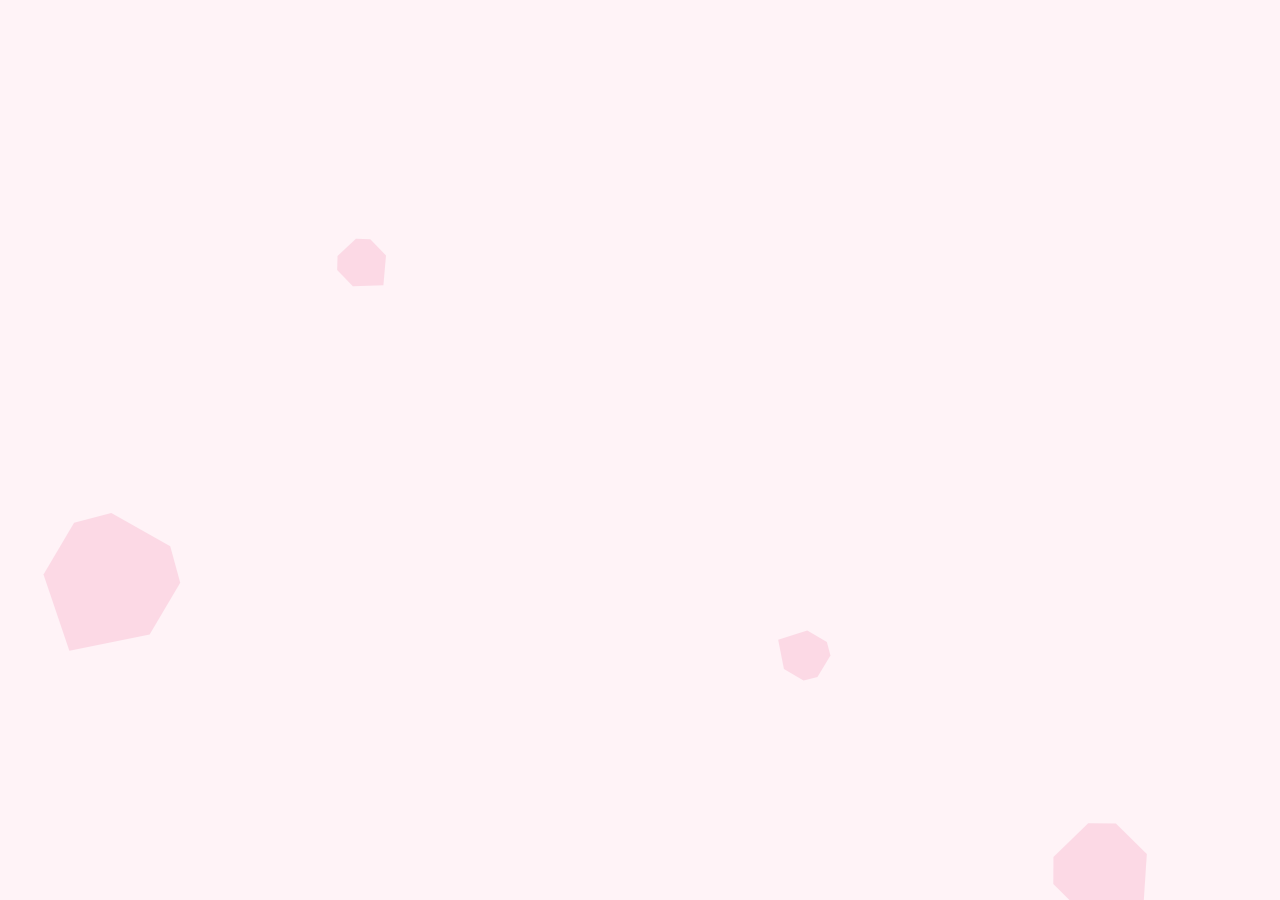
==== impressum.html @ 39ab68b9 "add impressum file replace lipsum on index" ====
<!DOCTYPE html>
<html lang="en">
<head>
    <meta charset="UTF-8">
    <!-- icons -->
    <link rel="apple-touch-icon" sizes="180x180" href="/apple-touch-icon.png">
    <link rel="icon" type="image/png" sizes="32x32" href="/favicon-32x32.png">
    <link rel="icon" type="image/png" sizes="16x16" href="/favicon-16x16.png">
    <link rel="manifest" href="/site.webmanifest">
    <link rel="mask-icon" href="/safari-pinned-tab.svg" color="#ea2e71">
    <meta name="msapplication-TileColor" content="#ea2e71">
    <meta name="theme-color" content="#fff3f7">
    <meta name="viewport" content="width=device-width, initial-scale=1.0">
    <!-- style -->
    <link rel="stylesheet" href="style.css">
    <!-- description -->
    <meta name="description" content="The perfect quiz app for your classroom!">
    <!-- title -->
    <title>Quizable</title>
</head>
<body>
    <section class="impressum">
        
    </section>
</body>
</html>
---- style.css ----
@font-face {
    font-family: 'Inika';
    src: url('/assets/fonts/Inika-Regular.woff2') format('woff2');
    font-weight: normal;
    font-style: normal;
}

@font-face {
    font-family: 'Sansation';
    src: url('/assets/fonts/Sansation-Regular.woff2') format('woff2');
    font-weight: normal;
    font-style: normal;
}

:root {
    /* colors */
    --main-color: #EB0559;
    --text-color: #450027;
    --background-color: #FFF3F7;
    --subheading-color: rgba(235, 5, 89, 0.5);
    --background-texture: url('/assets/background.svg');
    --footer-color: #800080;

    /* fonts */
    --main-font: 'Inika', sans-serif;
    --text-font: 'Sansation', sans-serif;
}

/* Desktop */
@media only screen and (min-width: 1024px){
    /* general */
    html,
    body {
        margin: 0;
        padding: 0;
        top: 0;
        left: 0;
        overflow-x: hidden;
    }

    html {
        scroll-behavior: smooth;
    }

    body {
        min-height: 100vh;
        font-family: var(--text-font);
        background-color: var(--background-color);
        background-image: var(--background-texture);
        background-position: top center;
        background-repeat: repeat-y;
        background-size: 100%;
        color: var(--text-color);
        display: flex;
        flex-direction: column;
        align-items: center;
    }

    /* nav */
    nav {
        height: 90px;
        width: 100vw;
        box-sizing: border-box;
        display: flex;
        padding: 10px 80px;
        justify-content: space-between;
        align-items: center;
        align-self: stretch;
        background-color: var(--background-color);
        position: fixed;
        z-index: 10;
    }

    nav > .logo {
        width: 70px;
        height: 70px;
        cursor: pointer;
    }

    nav > .cta-btn {
        display: flex;
        padding: 14px 30px;
        justify-content: center;
        align-items: center;
        gap: 10px;
        border-radius: 6px;
        background-color: var(--main-color);
        box-shadow: 0px 6px 0px 0px #A93861;
        transform: translateY(-3px);
        cursor: pointer;
        transition: all 0.2s;
    }

    nav > .cta-btn:hover {
        box-shadow: 0px 0px 0px 0px #A93861;
        transform: translateY(3px);
    }

    nav > .cta-btn > p {
        color: var(--background-color);
        font-family: var(--text-font);
        font-size: 24px;
        font-style: normal;
        font-weight: 700;
        line-height: normal;
        margin: 0;
        user-select: none;
    }

    /* hero */
    header {
        margin-top: 90px;
        display: flex;
        justify-content: center;
        align-items: center;
        gap: 10px;
        align-self: stretch;
        height: calc(100vh - 190px);
    }

    header > .hero-title {
        display: flex;
        padding: 100px 0 100px 17vw;
        flex-direction: column;
        justify-content: center;
        align-items: center;
        gap: 10px;
        flex: 1 0 0;
    }

    header > .hero-title > h1 {
        color: var(--main-color);
        font-family: var(--main-font);
        font-size: 100px;
        font-style: normal;
        font-weight: 700;
        line-height: normal;
        margin: 0;
    }

    header > .hero-title > h2 {
        color: var(--subheading-color);
        font-family: var(--main-font);
        font-size: 48px;
        font-style: normal;
        font-weight: 700;
        line-height: normal;
        margin: 0;
        width: max-content;
    }

    header > .hero-img {
        display: flex;
        box-sizing: border-box;
        width: 17vw;
        justify-content: center;
        align-items: center;
    }

    header > .hero-img > img {
        height: clamp(74vh, 74vh, 700px);
        width: auto;
        transform: translateY(40px) rotate(-24deg);
    }

    /* Find out more */
    .find-out-more {
        height: 100px;
        display: flex;
        flex-direction: column;
        justify-content: center;
        align-items: center;
        align-self: stretch;
    }

    .find-out-more > .clickable {
        display: flex;
        flex-direction: column;
        justify-content: center;
        align-items: center;
        gap: 6px;
        cursor: pointer;
    }

    .find-out-more > .clickable:hover > svg {
        transform: scale(1.5);
    }

    .find-out-more > .clickable > p {
        color: var(--text-color);
        text-align: center;
        font-family: var(--main-font);
        font-size: 24px;
        font-style: normal;
        font-weight: 700;
        line-height: normal;
        margin: 0;
        user-select: none;
    }

    .find-out-more > .clickable > svg {
        width: 27px;
        height: 16.65px;
        transition: all 0.2s;
    }

    /* about container */
    .about {
        display: flex;
        padding: 100px 0;
        justify-content: space-between;
        align-items: center;
        max-width: 1440px;
    }

    .about > .picture-component {
        display: flex;
        width: 700px;
        flex-direction: column;
        justify-content: center;
        align-items: flex-end;
    }

    .about > .picture-component > img {
        /* width: 850px; */
        height: auto;
    }

    .about > .about-text {
        display: flex;
        padding: 0px 80px;
        flex-direction: column;
        justify-content: center;
        align-items: center;
        gap: 20px;
        max-width: 600px;
    }

    .about > .about-text > h1 {
        color: var(--text-color);
        font-family: var(--main-font);
        font-size: 32px;
        font-style: normal;
        font-weight: 700;
        line-height: normal;
        margin: 0;
    }

    .about > .about-text > p {
        color: var(--text-color);
        text-align: justify;
        font-family: var(--text-font);
        font-size: 24px;
        font-style: normal;
        font-weight: 400;
        line-height: normal;
        margin: 0;
    }

    /* Engage Section */
    .engage {
        display: flex;
        max-width: 1440px;
        padding: 100px 0;
        justify-content: space-between;
        align-items: center;
        gap: 20px;
    }

    .engage > .engage-text {
        display: flex;
        padding: 0px 80px;
        flex-direction: column;
        justify-content: center;
        align-items: center;
        gap: 20px;
        max-width: 600px;
    }

    .engage > .engage-text > h1 {
        color: var(--text-color);
        font-family: var(--main-font);
        font-size: 32px;
        font-style: normal;
        font-weight: 700;
        line-height: normal;
        margin: 0;
    }

    .engage > .engage-text > p {
        color: var(--text-color);
        text-align: justify;
        font-family: var(--text-font);
        font-size: 24px;
        font-style: normal;
        font-weight: 400;
        line-height: normal;
        margin: 0;
    }

    .engage > .user-list {
        display: flex;
        width: 740px;
        flex-direction: column;
        justify-content: center;
        align-items: flex-end;
        gap: 40px;
    }

    .engage > .user-list > .card {
        display: flex;
        min-width: 420px;
        align-self: stretch;
        margin-right: 80px;
        border-radius: 12px;
        background-color: var(--text-color);
        padding: 14px 68px 14px 28px;
    }

    .engage > .user-list > .card > .card-content {
        display: flex;
        justify-content: center;
        align-items: center;
        gap: 20px;
    }

    .engage > .user-list > .card > .card-content > img {
        width: 68px;
        height: 58px;
    }

    .engage > .user-list > .card > .card-content > p {
        color: #FFF3F7;
        font-family: var(--text-font);
        font-size: 32px;
        font-style: normal;
        font-weight: 400;
        line-height: normal;
        margin: 0;
    }

    /* Big CTA */
    .cta-big {
        display: flex;
        padding: 200px 80px;
        justify-content: space-between;
        align-items: center;
        max-width: 1440px;
    }

    .cta-big > .cta-btn-big {
        display: flex;
        padding: 38px 90px;
        justify-content: center;
        align-items: center;
        gap: 10px;
        border-radius: 16px;
        background-color: var(--main-color);
        box-shadow: 0px 18px 0px 0px #A93861;
        transform: translateY(-9px);
        transition: all 0.2s;
        cursor: pointer;
    }

    .cta-big > .cta-btn-big:hover {
        box-shadow: 0px 0px 0px 0px #A93861;
        transform: translateY(9px);
    }

    .cta-big > .cta-btn-big > p {
        color: var(--background-color);
        font-family: var(--main-font);
        font-size: 64px;
        font-style: normal;
        font-weight: 700;
        line-height: normal;
        margin: 0;
        user-select: none;
    }

    /* Team */
    .team {
        display: flex;
        padding: 100px 80px;
        flex-direction: column;
        align-items: center;
        gap: 40px;
        align-self: stretch;
    }

    .team > h1 {
        color: var(--text-color);
        font-family: var(--main-font);
        font-size: 32px;
        font-style: normal;
        font-weight: 700;
        line-height: normal;
        margin: 0;
    }

    .team > .users-list {
        display: flex;
        width: 800px;
        flex-direction: column;
        align-items: center;
        gap: 40px;
    }

    .team > .users-list > .user-row {
        display: flex;
        justify-content: space-between;
        align-items: center;
        align-self: stretch;
    }

    .team > .users-list > .user-row > .name-role {
        display: flex;
        align-items: center;
        gap: 40px;
    }

    .team > .users-list > .user-row > .name-role > p {
        font-family: var(--text-font);
        color: var(--text-color);
        font-size: 24px;
        font-style: normal;
        font-weight: 400;
        line-height: normal;
        margin: 0;
    }

    .team > .users-list > .user-row > .name-role > p:last-child {
        color: rgba(69, 0, 39, 0.50);
    }

    .team > .users-list > .user-row > .name-role > img {
        width: 48px;
        height: 48px;
    }

    /* Footer */
    footer {
        display: flex;
        padding: 100px 80px 50px 80px;
        flex-direction: column;
        justify-content: center;
        align-items: center;
        gap: 50px;
        align-self: stretch;
        background-color: var(--footer-color);
    }

    footer > .footer-main {
        display: flex;
        flex-direction: column;
        justify-content: center;
        align-items: center;
        gap: 20px;
    }

    footer > .footer-main > h1 {
        color: var(--background-color);
        font-family: var(--main-font);
        font-size: 48px;
        font-style: normal;
        font-weight: 700;
        line-height: normal;
        margin: 0;
    }

    footer > .footer-main > a {
        color: var(--background-color);
        text-align: justify;
        font-family: var(--text-font);
        font-size: 24px;
        font-style: normal;
        font-weight: 400;
        line-height: normal;
    }

    footer > p {
        color: var(--background-color);
        text-align: justify;
        font-family: var(--text-font);
        font-size: 24px;
        font-style: normal;
        font-weight: 700;
        line-height: normal;
        margin: 0;
    }
}

/* Mobile */
@media only screen and (max-width: 1023px) {
     /* general */
    html,
    body {
        margin: 0;
        padding: 0;
        top: 0;
        left: 0;
        overflow-x: hidden;
    }

    html {
        scroll-behavior: smooth;
    }

    body {
        min-height: 100vh;
        font-family: var(--text-font);
        background-color: var(--background-color);
        background-image: var(--background-texture);
        background-position: top center;
        background-repeat: repeat-y;
        background-size: 100%;
        color: var(--text-color);
        display: flex;
        flex-direction: column;
        align-items: center;
    }

    /* nav */
    nav {
        display: flex;
        padding: 10px 20px;
        justify-content: space-between;
        align-items: center;
        position: fixed;
        box-sizing: border-box;
        z-index: 10;
        background-color: var(--background-color);
        width: 100vw;
    }

    nav > .logo,
    nav > .logo > svg {
        width: 50px;
        height: 50px;
    }

    nav > .cta-btn {
        display: flex;
        padding: 10px 20px;
        justify-content: center;
        align-items: center;
        gap: 10px;
        border-radius: 6px;
        background-color: var(--main-color);
        box-shadow: 0px 4px 0px 0px #A93861;
        transform: translateY(-2px);
    }

    nav > .cta-btn:active {
        box-shadow: 0px 0px 0px 0px #A93861;
        transform: translateY(2px);
    }

    nav > .cta-btn > p {
        color: var(--background-color);
        font-family: var(--text-font);
        font-size: 16px;
        font-style: normal;
        font-weight: 700;
        line-height: normal;
        margin: 0;
        user-select: none;
    }

    /* hero */
    header {
        margin-top: 70px;
        display: flex;
        justify-content: center;
        align-items: center;
        gap: 10px;
        align-self: stretch;
        height: calc(100svh - 190px);
    }

    header > .hero-title {
        display: flex;
        padding: 0 50px;
        flex-direction: column;
        justify-content: center;
        align-items: center;
        gap: 10px;
        flex: 1 0 0;
    }

    header > .hero-title > h1 {
        color: var(--main-color);
        font-family: var(--main-font);
        font-size: 3.4rem;
        font-style: normal;
        font-weight: 700;
        line-height: normal;
        align-self: stretch;
        margin: 0;
    }

    header > .hero-title > h2 {
        color: var(--subheading-color);
        font-family: var(--main-font);
        font-size: 1.4rem;
        font-style: normal;
        font-weight: 700;
        line-height: normal;
        margin: 0;
        align-self: stretch;
        max-width: 60vw;
    }

    header > .hero-img {
        display: flex;
        width: 0px;
        /* padding-right: 30px; */
        justify-content: center;
        align-items: center;
    }

    header > .hero-img > img {
        height: clamp(45vh, 45vh, 269px);
        width: auto;
        transform: rotate(-24deg);
    }

    /* Find Out More */
    .find-out-more {
        display: flex;
        padding: 20px 0px;
        flex-direction: column;
        justify-content: center;
        align-items: center;
        align-self: stretch;
    }

    .find-out-more > .clickable {
        display: flex;
        flex-direction: column;
        justify-content: center;
        align-items: center;
        gap: 6px;
    }

    .find-out-more > .clickable > p {
        color: var(--footer-color);
        text-align: center;
        font-family: var(--main-font);
        font-size: 24px;
        font-style: normal;
        font-weight: 700;
        line-height: normal;
        margin: 0;
    }

    /* about container */
    .about {
        display: flex;
        padding-top: 50px;
        flex-direction: column;
        align-items: flex-start;
        gap: 50px;
        align-self: stretch;
    }

    .about > .picture-component {
        display: flex;
        flex-direction: column;
        justify-content: center;
        align-items: center;
        align-self: stretch;
    }

    .about > .picture-component > img {
        width: 80vw;
        height: auto;
    }

    .about > .about-text {
        display: flex;
        padding: 0 20px;
        flex-direction: column;
        justify-content: center;
        align-items: center;
        gap: 20px;
        align-self: stretch;
    }

    .about > .about-text > h1 {
        color: var(--text-color);
        font-family: var(--main-font);
        font-size: 32px;
        font-style: normal;
        font-weight: 700;
        line-height: normal;
        margin: 0;
    }

    .about > .about-text > p {
        align-self: stretch;
        color: var(--text-color);
        text-align: justify;
        font-family: var(--text-font);
        font-size: 1.4rem;
        font-style: normal;
        font-weight: 400;
        line-height: normal;
        margin: 0;
    }

    /* Engage Section */
    .engage {
        display: flex;
        padding: 100px 20px;
        flex-direction: column-reverse;
        align-items: center;
        gap: 40px;
        align-self: stretch;
    }

    .engage > .engage-text {
        display: flex;
        flex-direction: column;
        justify-content: center;
        align-items: center;
        gap: 20px;
        align-self: stretch;
    }

    .engage > .engage-text > h1 {
        align-self: stretch;
        color: var(--text-color);
        text-align: center;
        font-family: var(--main-font);
        font-size: 32px;
        font-style: normal;
        font-weight: 700;
        line-height: normal;
        margin: 0;
    }

    .engage > .engage-text > p {
        color: var(--text-color);
        text-align: justify;
        font-family: var(--text-font);
        font-size: 1.4rem;
        font-style: normal;
        font-weight: 400;
        line-height: normal;
        align-self: stretch;
        margin: 0;
    }

    .engage > .user-list {
        display: flex;
        width: calc(100vw - 40px);
        flex-direction: column;
        justify-content: center;
        align-items: flex-end;
        gap: 20px;
    }

    .engage > .user-list > .card {
        display: flex;
        align-self: stretch;
        border-radius: 6px;
        background-color: var(--text-color);
        padding: 7px 34px 7px 14px;
    }

    .engage > .user-list > .card > .card-content {
        display: flex;
        justify-content: center;
        align-items: center;
        gap: 10px;
    }

    .engage > .user-list > .card > .card-content > img {
        width: 34px;
        height: 29px;
    }

    .engage > .user-list > .card > .card-content > p {
        color: #FFF3F7;
        font-family: var(--text-font);
        font-size: 16px;
        font-style: normal;
        font-weight: 400;
        line-height: normal;
        margin: 0;
    }

    /* Big CTA */
    .cta-big {
        display: flex;
        padding: 100px 0;
        justify-content: space-between;
        align-items: center;
    }

    .cta-big > .cta-btn-big {
        display: flex;
        padding: 19px 45px;
        justify-content: center;
        align-items: center;
        gap: 5px;
        border-radius: 8px;
        background-color: var(--main-color);
        box-shadow: 0px 9px 0px 0px rgba(69, 0, 39, 0.50);
        transform: translateY(-4.5px);
    }

    .cta-big > .cta-btn-big:active {
        box-shadow: 0px 0px 0px 0px #A93861;
        transform: translateY(4.5px);
    }

    .cta-big > .cta-btn-big > p {
        color: var(--background-color);
        font-family: var(--main-font);
        font-size: 32px;
        font-style: normal;
        font-weight: 700;
        line-height: normal;
        margin: 0;
        user-select: none;
    }

    /* Team */
    .team {
        display: flex;
        padding: 100px 0;
        flex-direction: column;
        align-items: center;
        gap: 40px;
        align-self: stretch;
    }

    .team > h1 {
        color: var(--text-color);
        font-family: var(--main-font);
        font-size: 32px;
        font-style: normal;
        font-weight: 700;
        line-height: normal;
        margin: 0;
    }

    .team > .users-list {
        display: flex;
        flex-direction: column;
        align-items: center;
        gap: 40px;
        align-self: stretch;
    }

    .team > .users-list > .user-row {
        display: flex;
        justify-content: space-between;
        align-items: center;
        align-self: stretch;
        padding: 0 20px;
    }

    .team > .users-list > .user-row > .name-role {
        display: flex;
        align-items: center;
        gap: 40px;
    }

    .team > .users-list > .user-row > .name-role > p {
        font-family: var(--text-font);
        color: var(--text-color);
        font-size: 24px;
        font-style: normal;
        font-weight: 400;
        line-height: normal;
        margin: 0;
    }

    .team > .users-list > .user-row > .name-role > p:last-child {
        display: none;
    }

    .team > .users-list > .user-row > .name-role > img {
        width: 48px;
        height: 48px;
    }

    /* Footer */
    footer {
        display: flex;
        padding: 100px 80px 50px 80px;
        flex-direction: column;
        justify-content: center;
        align-items: center;
        gap: 50px;
        align-self: stretch;
        background-color: var(--footer-color);
    }

    footer > .footer-main {
        display: flex;
        flex-direction: column;
        justify-content: center;
        align-items: center;
        gap: 20px;
    }

    footer > .footer-main > h1 {
        color: var(--background-color);
        font-family: var(--main-font);
        font-size: 36px;
        font-style: normal;
        font-weight: 700;
        line-height: normal;
        margin: 0;
    }

    footer > .footer-main > a {
        color: var(--background-color);
        text-align: justify;
        font-family: var(--text-font);
        font-size: 18px;
        font-style: normal;
        font-weight: 400;
        line-height: normal;
    }

    footer > p {
        color: var(--background-color);
        text-align: justify;
        font-family: var(--text-font);
        font-size: 14px;
        font-style: normal;
        font-weight: 700;
        line-height: normal;
        margin: 0;
    }
}
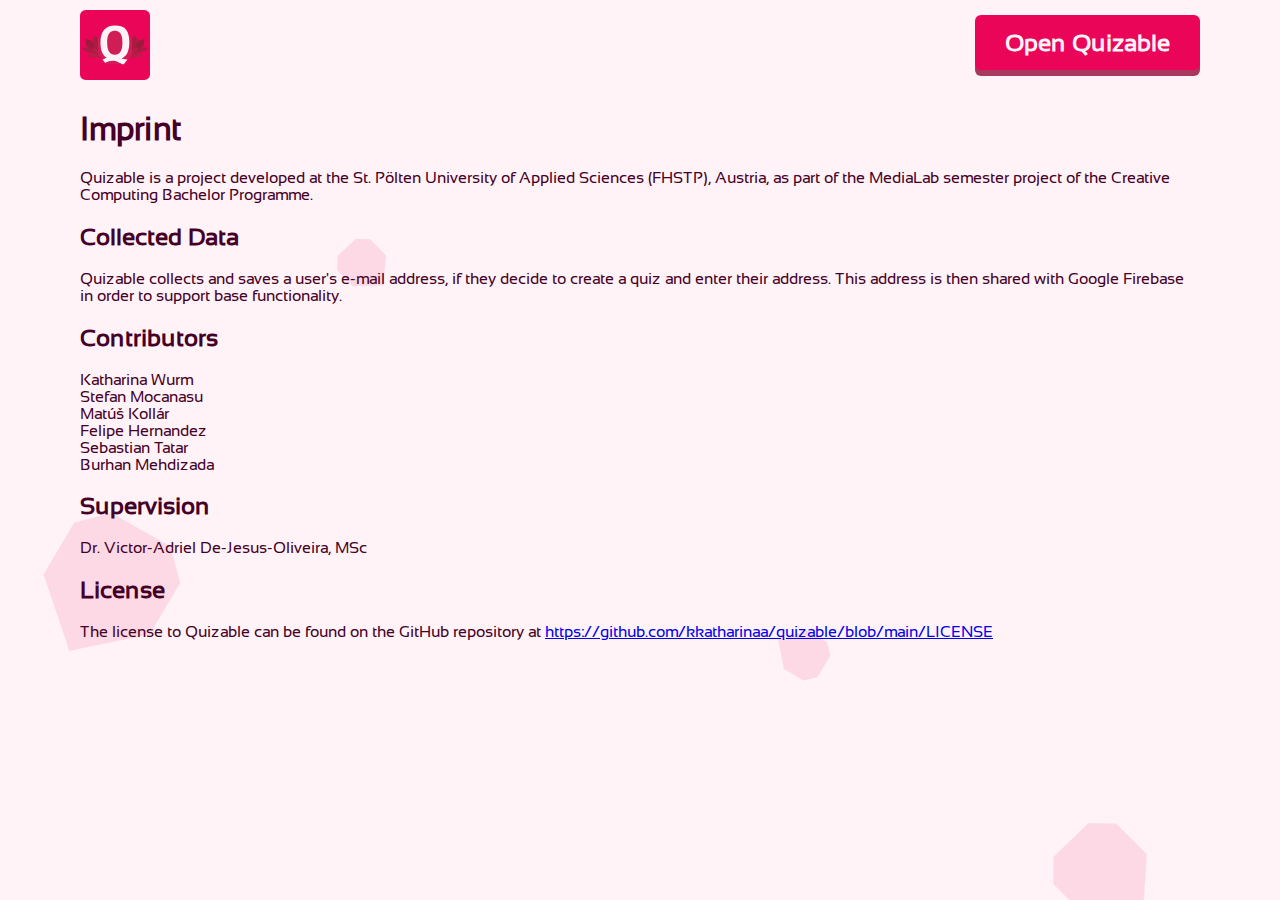
==== commit d2c0a0e5: "add impressum" ====
--- a/impressum.html
+++ b/impressum.html
@@ -19,8 +19,52 @@
     <title>Quizable</title>
 </head>
 <body>
+    <nav>
+        <div class="logo" onclick="window.location.href=`/#`">
+            <svg width="70" height="70" viewBox="0 0 70 70" fill="none" xmlns="http://www.w3.org/2000/svg">
+                <rect width="70" height="70" rx="5.6" fill="#EB0559"/>
+                <path d="M18.352 27.9636C18.7562 27.4693 19.1412 26.9587 19.5508 26.4689C19.9687 25.9701 20.3683 25.4567 20.777 24.9506C21.3122 24.2879 21.8447 23.6225 22.3763 22.9571C22.9079 22.2917 23.4377 21.6245 23.9702 20.96C24.6575 20.1016 25.3475 19.2441 26.0356 18.3857C26.1403 18.2555 26.2441 18.1245 26.3469 17.9925C26.3961 17.9297 26.4516 17.8887 26.5363 17.8951C26.5936 17.8987 26.6519 17.8933 26.7101 17.8933C32.2756 17.8933 37.841 17.8933 43.4073 17.8896C43.562 17.8896 43.6576 17.937 43.7532 18.0571C45.9087 20.7579 48.0697 23.4541 50.2271 26.1531C50.6886 26.7302 51.1401 27.3146 51.597 27.8953C51.6844 28.0064 51.7772 28.1138 51.8674 28.223C52.1122 28.4451 52.2233 28.6991 52.2224 29.0514C52.2096 33.1185 52.2151 37.1847 52.2151 41.2518C52.2151 42.0046 52.2151 42.7574 52.2133 43.5102C52.2133 43.5784 52.2224 43.6458 52.1723 43.7086C51.6981 44.2966 51.2256 44.8865 50.7532 45.4754C50.2625 46.0871 49.7737 46.6998 49.2822 47.3115C49.2567 47.3433 49.233 47.3606 49.2822 47.3861C49.152 47.377 49.1092 47.4962 49.0528 47.5682C48.6414 48.0934 48.2208 48.6122 47.7993 49.1302C47.4061 49.6126 47.0311 50.1096 46.6433 50.5966C46.3893 50.9161 46.1226 51.2256 45.8678 51.5442C45.5191 51.9821 45.1787 52.4272 44.8291 52.865L43.7969 54.1476C43.5766 54.3916 43.4464 54.3916 43.2088 54.3916C37.6835 54.3879 32.1572 54.3879 26.6319 54.3916C26.4835 54.3916 26.3952 54.347 26.3014 54.2304C24.7986 52.3453 23.2884 50.4656 21.781 48.584C21.4852 48.2154 21.193 47.8431 20.8999 47.4726C20.8707 47.4362 20.8443 47.3979 20.7952 47.3861C20.7952 47.3297 20.7588 47.2923 20.726 47.2514C20.2326 46.6351 19.7411 46.018 19.2477 45.4008C18.8199 44.8656 18.3957 44.3258 17.9579 43.7987C17.8677 43.6904 17.8341 43.5912 17.835 43.4574C17.8386 42.7228 17.8359 41.9873 17.835 41.2527C17.835 41.1598 17.8368 41.0679 17.8368 40.9751C17.8368 36.9425 17.8368 32.9091 17.835 28.8766C17.835 28.721 17.845 28.5871 17.9743 28.4715L18.3493 27.9645L18.352 27.9636Z" fill="#D01D56"/>
+                <path d="M9.25016 38.2624C8.80867 37.6817 8.28982 37.1692 7.80555 36.6258C7.27031 36.025 6.7287 35.4306 6.18709 34.8362C6.09788 34.7388 6.11245 34.6186 6.09697 34.5103C5.96498 33.5554 5.84118 32.5996 5.71557 31.6439C5.60906 30.831 5.50347 30.0181 5.39879 29.2052C5.37512 29.0195 5.39151 29.0068 5.57903 29.0505C7.31765 29.4556 9.05354 29.867 10.7949 30.2575C11.0498 30.3149 11.189 30.4796 11.342 30.6453C11.8972 31.2506 12.4452 31.8623 12.9987 32.4695C13.1243 32.6078 13.2235 32.7726 13.3873 32.8736C13.4101 32.9628 13.4365 33.052 13.4556 33.1422C13.7232 34.381 13.9909 35.619 14.2548 36.8588C14.3522 37.3149 14.4424 37.7718 14.5352 38.2288C14.2075 38.1441 13.8707 38.084 13.5539 37.9684C13.2872 37.871 12.9959 37.8892 12.7401 37.7572C12.6737 37.7227 12.6346 37.7782 12.6254 37.8446C12.6173 37.9093 12.6391 37.9693 12.6564 38.0303C12.7938 38.5119 12.9368 38.9916 13.0424 39.4804C12.843 39.4704 12.6619 39.3885 12.4762 39.3302C11.5186 39.0289 10.5646 38.7194 9.61062 38.4081C9.48774 38.368 9.34756 38.3635 9.24925 38.2615L9.25016 38.2624Z" fill="#9B1B3C"/>
+                <path d="M56.6663 32.8745C56.8848 32.7089 57.0405 32.4831 57.2262 32.2865C57.5593 31.9342 57.8797 31.5701 58.2047 31.2097C58.4405 30.9484 58.6771 30.6872 58.9074 30.4204C58.9766 30.3394 59.0604 30.3039 59.1578 30.2821C60.3384 30.0108 61.519 29.7396 62.6987 29.4656C63.2886 29.329 63.8775 29.187 64.4674 29.0487C64.684 28.9977 64.6713 28.9959 64.6394 29.2061C64.5939 29.5065 64.5684 29.8097 64.5293 30.111C64.4646 30.608 64.3973 31.1041 64.3327 31.6002C64.2926 31.9015 64.2435 32.2009 64.2107 32.5032C64.1715 32.8636 64.126 33.2232 64.0796 33.5827C64.0323 33.9468 63.9786 34.31 63.9349 34.6742C63.9258 34.7488 63.8975 34.8034 63.8493 34.8553C63.4542 35.2822 63.0583 35.7082 62.6678 36.1388C62.2927 36.552 61.9277 36.9735 61.5527 37.3877C61.2905 37.6781 61.0147 37.9557 60.7671 38.2606C60.7617 38.3344 60.7007 38.3262 60.6533 38.3416C59.6593 38.6612 58.6662 38.9861 57.6695 39.2983C57.4528 39.3657 57.2262 39.4886 56.994 39.5022C57.0295 39.3575 57.0778 39.1891 57.1169 39.0444C57.2252 38.6448 57.3354 38.2452 57.4464 37.8455C57.4783 37.7299 57.4501 37.6881 57.3299 37.7354C57.2389 37.7709 57.1488 37.8191 57.0541 37.8355C56.5307 37.9257 56.031 38.1041 55.5167 38.2279C55.574 37.7873 55.6942 37.3595 55.7852 36.9253C55.9809 35.9895 56.1848 35.0546 56.3878 34.1198C56.4779 33.7038 56.5735 33.2887 56.6663 32.8727V32.8745Z" fill="#9B1B3C"/>
+                <path d="M13.0433 39.4813C12.9368 38.9916 12.7948 38.5119 12.6573 38.0312C12.64 37.9703 12.6182 37.9102 12.6264 37.8456C12.6355 37.7782 12.6737 37.7236 12.7411 37.7582C12.9969 37.8911 13.2881 37.8729 13.5549 37.9694C13.8716 38.085 14.2084 38.145 14.5361 38.2297C14.7901 38.2725 14.9822 38.4054 15.1633 38.5902C15.9962 39.4385 16.8418 40.2751 17.6829 41.1153C17.7312 41.1635 17.7858 41.2072 17.8368 41.2527C17.8368 41.9873 17.8404 42.7228 17.8368 43.4574C17.8368 43.5912 17.8695 43.6904 17.9597 43.7987C18.3975 44.3267 18.8217 44.8656 19.2495 45.4008C19.742 46.0171 20.2344 46.6352 20.7278 47.2514C20.7606 47.2924 20.797 47.3297 20.797 47.3861C20.7396 47.3907 20.6823 47.3989 20.6249 47.3989C17.2515 47.3989 13.8771 47.3989 10.5036 47.3989C10.4463 47.3989 10.3889 47.3925 10.3307 47.3889C10.3188 47.3825 10.3079 47.3761 10.2961 47.3697C9.31571 46.8354 8.33626 46.302 7.3559 45.7677C7.16292 45.663 6.97085 45.5574 6.78242 45.4536C6.77696 45.409 6.80518 45.399 6.82976 45.3853C7.95668 44.77 9.0845 44.1556 10.2096 43.5366C10.2952 43.4892 10.3789 43.4729 10.4736 43.4729C11.464 43.4729 12.4543 43.4729 13.4447 43.471C14.4588 43.4729 15.4719 43.4747 16.4859 43.4765C16.5032 43.4765 16.5205 43.4765 16.5378 43.4765C16.6225 43.4701 16.6216 43.431 16.5733 43.3782C16.5424 43.3436 16.5087 43.3117 16.4759 43.279C15.5301 42.3332 14.588 41.382 13.634 40.4444C13.3664 40.1813 13.1125 39.9237 13.0642 39.5296C13.0624 39.5132 13.0506 39.4977 13.0433 39.4822V39.4813Z" fill="#B81E48"/>
+                <path d="M57.1169 39.0453C57.2252 38.6457 57.3354 38.2461 57.4464 37.8464C57.4783 37.7308 57.4501 37.689 57.3299 37.7363L55.5167 38.2288C55.2026 38.2679 55.0014 38.4773 54.793 38.6884C53.9892 39.5013 53.1782 40.3069 52.3689 41.1152C52.3207 41.1635 52.2661 41.2072 52.2151 41.2527C52.2151 42.0055 52.2151 42.7583 52.2133 43.5111C52.2133 43.5793 52.2224 43.6467 52.1723 43.7095C51.6981 44.2975 51.2256 44.8874 50.7532 45.4764C50.2626 46.0881 49.7738 46.7007 49.2822 47.3124C49.2567 47.3442 49.233 47.3615 49.2822 47.387C49.3223 47.3916 49.3623 47.3989 49.4024 47.3989C52.7622 47.3989 56.1211 47.3989 59.4809 47.3989C59.6393 47.3989 59.784 47.3652 59.9269 47.2851C60.6397 46.8882 61.357 46.5004 62.0724 46.1081C62.4757 45.8878 62.878 45.6657 63.2977 45.4354C63.2249 45.3917 63.1711 45.358 63.1165 45.3271C62.0306 44.7327 60.9446 44.1392 59.8596 43.5438C59.764 43.492 59.6693 43.4719 59.5619 43.4719C58.5661 43.4738 57.5693 43.4719 56.5735 43.471C55.5731 43.4728 54.5727 43.4747 53.5714 43.4756C53.5286 43.4756 53.4658 43.4974 53.4503 43.4401C53.4367 43.3918 53.4922 43.3627 53.5241 43.3308C53.8181 43.0359 54.113 42.7419 54.407 42.447C55.1516 41.7024 55.8917 40.9541 56.6436 40.2177C56.8038 40.0602 56.9039 39.8891 56.9449 39.6734L57.1151 39.0444L57.1169 39.0453Z" fill="#B81E48"/>
+                <path d="M17.8377 41.2518C17.7858 41.2063 17.7321 41.1626 17.6839 41.1143C16.8428 40.2742 15.9971 39.4376 15.1642 38.5892C14.9831 38.4045 14.791 38.2716 14.537 38.2288C14.4442 37.7718 14.3541 37.3149 14.2567 36.8588C13.9918 35.6199 13.7242 34.381 13.4575 33.1422C13.4384 33.0521 13.412 32.9638 13.3892 32.8736C13.2699 32.3029 13.1516 31.7322 13.0296 31.1614C12.924 30.6644 12.8166 30.1674 12.7047 29.6713C12.6783 29.5548 12.7065 29.4556 12.7566 29.3545C13.158 28.5353 13.5594 27.7169 13.9581 26.8968C14.1802 26.4407 14.3987 25.9829 14.6153 25.5241C14.6645 25.4203 14.6982 25.3848 14.812 25.4777C15.1433 25.748 15.4628 26.0329 15.8005 26.2933C16.3412 26.7093 16.8528 27.1599 17.3826 27.5895C17.6329 27.7925 17.9178 28.0164 18.1454 28.2467C18.0671 28.3532 18.0407 28.3869 17.9779 28.4688C17.8723 28.6063 17.8386 28.7182 17.8386 28.8739C17.8413 32.9064 17.8404 36.9398 17.8404 40.9723C17.8404 41.0652 17.8395 41.1571 17.8386 41.25L17.8377 41.2518Z" fill="#A81D41"/>
+                <path d="M55.2518 25.4513C55.3719 25.3557 55.3828 25.4495 55.4174 25.5195C55.6359 25.9647 55.8525 26.4107 56.0719 26.8549C56.3851 27.4912 56.7018 28.1266 57.0131 28.7638C57.1242 28.9913 57.2243 29.2253 57.3336 29.4537C57.3609 29.5102 57.3654 29.5548 57.3509 29.6185L56.6663 32.8745C56.5735 33.2905 56.4788 33.7056 56.3878 34.1216C56.1848 35.0565 55.9809 35.9904 55.7852 36.9271C55.6942 37.3613 55.574 37.7891 55.5167 38.2297C55.2026 38.2688 55.0014 38.4782 54.793 38.6894C53.9892 39.5022 53.1782 40.3078 52.3689 41.1162C52.3207 41.1644 52.2661 41.2081 52.2151 41.2536C52.2151 37.1865 52.2087 33.1203 52.2224 29.0532C52.2233 28.7009 52.1122 28.447 51.8674 28.2249C51.9793 28.1948 52.0485 28.1038 52.1323 28.0355L55.2527 25.4522L55.2518 25.4513Z" fill="#A81D41"/>
+                <path d="M13.0433 39.4813C13.0506 39.4968 13.0624 39.5123 13.0643 39.5286C13.1125 39.9228 13.3665 40.1804 13.6341 40.4435C14.5881 41.382 15.5293 42.3323 16.476 43.2781C16.5087 43.3108 16.5424 43.3427 16.5734 43.3773C16.6216 43.4301 16.6234 43.4692 16.5379 43.4756C16.5206 43.4765 16.5033 43.4756 16.486 43.4756C15.4719 43.4738 14.4588 43.4719 13.4448 43.4701C13.239 43.3208 12.9787 43.3299 12.7548 43.2325C12.3142 43.0405 11.8363 42.9622 11.3921 42.7738C11.1937 42.69 10.9588 42.6627 10.7504 42.5863C10.3953 42.457 10.0249 42.3769 9.67441 42.2403C9.38039 42.1257 9.0709 42.0656 8.77779 41.9536C8.44645 41.8271 8.09782 41.7515 7.76739 41.6286C7.45608 41.513 7.13202 41.4411 6.82162 41.3246C6.48937 41.1999 6.14164 41.1244 5.8103 41.0006C5.52539 40.8941 5.2341 40.8167 4.94463 40.7284C4.86999 40.7056 4.81628 40.6547 4.76167 40.6019C4.13995 40.0056 3.51824 39.4094 2.8947 38.815C2.60159 38.5355 2.30484 38.2606 2.009 37.9848C1.95894 37.9384 1.90523 37.8974 1.81329 37.821C2.29574 37.7545 2.71628 37.6963 3.13683 37.6371C3.92604 37.527 4.71524 37.4232 5.50354 37.3048C5.79938 37.2602 6.07792 37.2584 6.36921 37.3604C7.23397 37.6644 8.11694 37.9129 8.97987 38.2233C9.0618 38.2534 9.14554 38.3517 9.24931 38.2615C9.34762 38.3635 9.48781 38.368 9.61069 38.4081C10.5647 38.7194 11.5195 39.0289 12.4762 39.3302C12.6619 39.3885 12.8431 39.4704 13.0424 39.4804L13.0433 39.4813Z" fill="#A81D41"/>
+                <path d="M56.5744 43.4719C55.574 43.4738 54.5736 43.4756 53.5723 43.4765C53.5295 43.4765 53.4667 43.4983 53.4512 43.441C53.4376 43.3927 53.4931 43.3636 53.5249 43.3318C53.819 43.0368 54.1139 42.7428 54.4079 42.4479C55.1525 41.7033 55.8926 40.955 56.6445 40.2186C56.8047 40.0611 56.9048 39.89 56.9458 39.6743C56.9585 39.6087 56.9603 39.5359 57.0095 39.4804C57.2416 39.4667 57.451 39.3666 57.6676 39.2992C58.6644 38.9879 59.6565 38.6621 60.6515 38.3426C60.6997 38.3271 60.7598 38.3353 60.7653 38.2615C60.9564 38.2779 61.123 38.1878 61.296 38.1332C62.178 37.8565 63.0582 37.5725 63.9357 37.283C64.1196 37.222 64.2926 37.273 64.4664 37.2957C65.6507 37.4541 66.835 37.6198 68.0192 37.7836C68.0702 37.7909 68.1203 37.8064 68.1867 37.8219C68.0602 38.0039 67.8854 38.1286 67.7261 38.2606C67.5131 38.4372 67.3429 38.6557 67.1299 38.8277C66.8577 39.048 66.6393 39.3247 66.3716 39.5478C66.1295 39.7498 65.9311 39.9965 65.6889 40.1959C65.516 40.3388 65.3731 40.5108 65.2001 40.6501C65.0454 40.7739 64.8396 40.8003 64.6558 40.8613C63.5534 41.2227 62.4484 41.5722 61.3442 41.9281C60.3729 42.2412 59.4035 42.5608 58.4304 42.8684C57.8096 43.0641 57.1852 43.2489 56.5735 43.4701L56.5744 43.4719Z" fill="#A81D41"/>
+                <path d="M47.5035 49.5034C45.4354 49.4197 43.8287 49.193 42.6991 48.8316C42.4952 48.7752 42.1265 48.6395 41.6013 48.4284C42.2248 48.1444 42.8101 47.813 43.3581 47.4325C45.5227 45.9233 47.0584 43.9161 47.9705 41.4065C48.878 38.8933 49.3341 35.8675 49.3341 32.3202C49.3341 26.6737 48.269 22.4747 46.1354 19.7284C44.0017 16.9821 40.3123 15.6103 35.0719 15.6103C25.342 15.6103 20.4802 21.3832 20.4802 32.9337C20.4802 38.3926 21.6335 42.5525 23.9393 45.4072C24.6975 46.3466 25.6105 47.1285 26.6728 47.7584C25.2227 48.3674 23.6252 49.0774 22.5675 49.5635C23.6016 50.8734 24.1814 51.6353 25.2227 52.8787C25.2573 52.8787 27.1726 51.6489 28.7892 51.2584C30.4022 50.8643 31.6584 50.6685 32.555 50.6685C33.4516 50.6685 34.3974 50.8178 35.4014 51.1164C36.4055 51.415 37.566 51.8519 38.8841 52.4345C40.2022 53.0171 41.1361 53.5477 41.6095 53.799C42.6299 54.3415 43.5748 54.3197 43.6003 54.3233C43.6257 54.3269 43.7259 54.2277 43.8005 54.1485C43.9744 53.9674 45.4872 52.0531 46.5741 50.6868C47.1139 50.0086 47.5044 49.5052 47.5044 49.5052L47.5035 49.5034ZM34.8016 44.7008C29.7277 44.7008 27.1898 40.6974 27.1898 32.6952C27.1898 29.7741 27.1898 24.2178 30.9456 21.7565C31.4071 21.4542 32.7908 20.6933 34.8016 20.6933C36.8123 20.6933 38.196 21.4533 38.6575 21.7565C42.4123 24.2178 42.4133 29.7741 42.4133 32.6952C42.4133 40.6974 39.8763 44.7008 34.8016 44.7008Z" fill="#FFF3F7"/>
+                </svg>                
+        </div>
+        <div class="cta-btn" onclick="window.location.href=`https://quizable.fun`">
+            <p>Open Quizable</p>
+        </div>
+    </nav>
     <section class="impressum">
-        
+        <h1>Imprint</h1>
+        <p>Quizable is a project developed at the St. Pölten University of Applied Sciences (FHSTP), Austria, as part of the MediaLab semester project of the Creative Computing Bachelor Programme.</p>
+        <h2>Collected Data</h2>
+        <p>Quizable collects and saves a user's e-mail address, if they decide to create a quiz and enter their address. This address is then shared with Google Firebase in order to support base functionality.</p>
+        <h2>Contributors</h2>
+        <p>
+            Katharina Wurm
+            <br>
+            Stefan Mocanasu
+            <br>
+            Matúš Kollár
+            <br>
+            Felipe Hernandez
+            <br>
+            Sebastian Tatar
+            <br>
+            Burhan Mehdizada
+        </p>
+        <h2>Supervision</h2>
+        <p>Dr. Victor-Adriel De-Jesus-Oliveira, MSc</p>
+        <h2>License</h2>
+        <p>
+            The license to Quizable can be found on the GitHub repository at <a href="https://github.com/kkatharinaa/quizable/blob/main/LICENSE">https://github.com/kkatharinaa/quizable/blob/main/LICENSE
+            </a>
+        </p>
     </section>
 </body>
 </html>--- a/style.css
+++ b/style.css
@@ -488,6 +488,11 @@
         line-height: normal;
         margin: 0;
     }
+
+    .impressum {
+        margin-top: 90px;
+        padding: 0 80px;
+    }
 }
 
 /* Mobile */
@@ -938,4 +943,9 @@
         line-height: normal;
         margin: 0;
     }
+
+    .impressum {
+        margin-top: 70px;
+        padding: 0 20px;
+    }
 }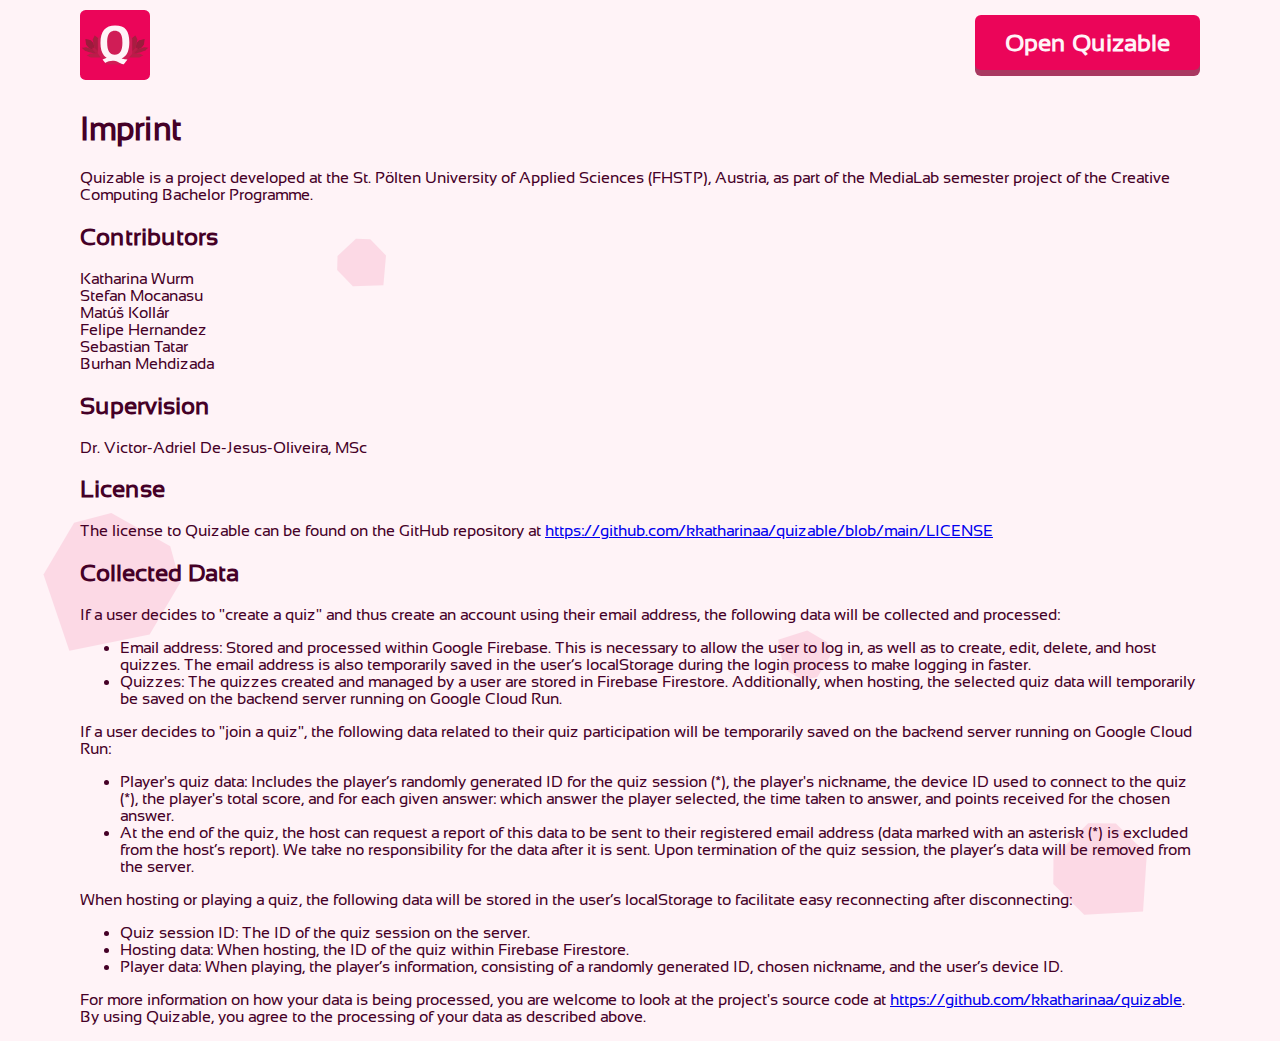
==== commit 2e310be7: "updated description and collected data" ====
--- a/impressum.html
+++ b/impressum.html
@@ -42,8 +42,6 @@
     <section class="impressum">
         <h1>Imprint</h1>
         <p>Quizable is a project developed at the St. Pölten University of Applied Sciences (FHSTP), Austria, as part of the MediaLab semester project of the Creative Computing Bachelor Programme.</p>
-        <h2>Collected Data</h2>
-        <p>Quizable collects and saves a user's e-mail address, if they decide to create a quiz and enter their address. This address is then shared with Google Firebase in order to support base functionality.</p>
         <h2>Contributors</h2>
         <p>
             Katharina Wurm
@@ -65,6 +63,29 @@
             The license to Quizable can be found on the GitHub repository at <a href="https://github.com/kkatharinaa/quizable/blob/main/LICENSE">https://github.com/kkatharinaa/quizable/blob/main/LICENSE
             </a>
         </p>
+        <h2>Collected Data</h2>
+        <p>
+            If a user decides to "create a quiz" and thus create an account using their email address, the following data will be collected and processed:<br>
+        <ul>
+            <li>Email address: Stored and processed within Google Firebase. This is necessary to allow the user to log in, as well as to create, edit, delete, and host quizzes. The email address is also temporarily saved in the user’s localStorage during the login process to make logging in faster.</li>
+            <li>Quizzes: The quizzes created and managed by a user are stored in Firebase Firestore. Additionally, when hosting, the selected quiz data will temporarily be saved on the backend server running on Google Cloud Run.</li>
+        </ul>
+
+        If a user decides to "join a quiz", the following data related to their quiz participation will be temporarily saved on the backend server running on Google Cloud Run:<br>
+        <ul>
+            <li>Player's quiz data: Includes the player’s randomly generated ID for the quiz session (*), the player's nickname, the device ID used to connect to the quiz (*), the player's total score, and for each given answer: which answer the player selected, the time taken to answer, and points received for the chosen answer.</li>
+            <li>At the end of the quiz, the host can request a report of this data to be sent to their registered email address (data marked with an asterisk (*) is excluded from the host’s report). We take no responsibility for the data after it is sent. Upon termination of the quiz session, the player’s data will be removed from the server.</li>
+        </ul>
+
+        When hosting or playing a quiz, the following data will be stored in the user’s localStorage to facilitate easy reconnecting after disconnecting:<br>
+        <ul>
+            <li>Quiz session ID: The ID of the quiz session on the server.</li>
+            <li>Hosting data: When hosting, the ID of the quiz within Firebase Firestore.</li>
+            <li>Player data: When playing, the player’s information, consisting of a randomly generated ID, chosen nickname, and the user’s device ID.</li>
+        </ul>
+
+        For more information on how your data is being processed, you are welcome to look at the project's source code at <a href="https://github.com/kkatharinaa/quizable">https://github.com/kkatharinaa/quizable</a>. By using Quizable, you agree to the processing of your data as described above.
+        </p>
     </section>
 </body>
 </html>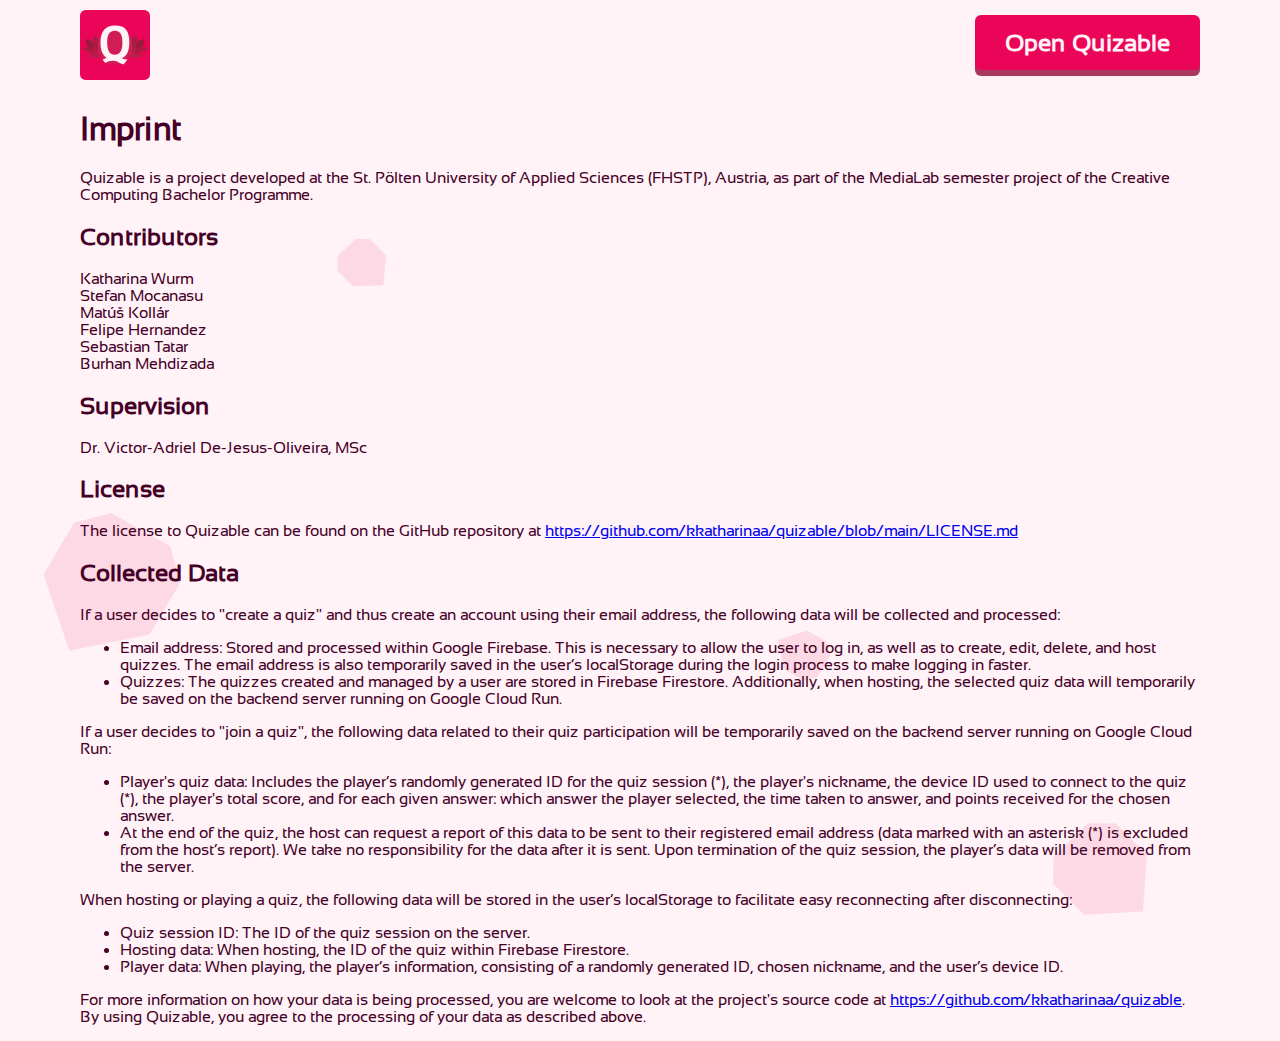
==== commit b3631ab6: "changed license link" ====
--- a/impressum.html
+++ b/impressum.html
@@ -60,7 +60,7 @@
         <p>Dr. Victor-Adriel De-Jesus-Oliveira, MSc</p>
         <h2>License</h2>
         <p>
-            The license to Quizable can be found on the GitHub repository at <a href="https://github.com/kkatharinaa/quizable/blob/main/LICENSE">https://github.com/kkatharinaa/quizable/blob/main/LICENSE
+            The license to Quizable can be found on the GitHub repository at <a href="https://github.com/kkatharinaa/quizable/blob/main/LICENSE.md">https://github.com/kkatharinaa/quizable/blob/main/LICENSE.md
             </a>
         </p>
         <h2>Collected Data</h2>
--- a/style.css
+++ b/style.css
@@ -20,6 +20,7 @@
     --subheading-color: rgba(235, 5, 89, 0.5);
     --background-texture: url('/assets/background.svg');
     --footer-color: #800080;
+    --button-shadow-color: #A93861;
 
     /* fonts */
     --main-font: 'Inika', sans-serif;
@@ -85,14 +86,14 @@
         gap: 10px;
         border-radius: 6px;
         background-color: var(--main-color);
-        box-shadow: 0px 6px 0px 0px #A93861;
+        box-shadow: 0px 6px 0px 0px var(--button-shadow-color);
         transform: translateY(-3px);
         cursor: pointer;
         transition: all 0.2s;
     }
 
     nav > .cta-btn:hover {
-        box-shadow: 0px 0px 0px 0px #A93861;
+        box-shadow: 0px 0px 0px 0px var(--button-shadow-color);
         transform: translateY(3px);
     }
 
@@ -356,14 +357,14 @@
         gap: 10px;
         border-radius: 16px;
         background-color: var(--main-color);
-        box-shadow: 0px 18px 0px 0px #A93861;
+        box-shadow: 0px 18px 0px 0px var(--button-shadow-color);
         transform: translateY(-9px);
         transition: all 0.2s;
         cursor: pointer;
     }
 
     .cta-big > .cta-btn-big:hover {
-        box-shadow: 0px 0px 0px 0px #A93861;
+        box-shadow: 0px 0px 0px 0px var(--button-shadow-color);
         transform: translateY(9px);
     }
 
@@ -552,12 +553,12 @@
         gap: 10px;
         border-radius: 6px;
         background-color: var(--main-color);
-        box-shadow: 0px 4px 0px 0px #A93861;
+        box-shadow: 0px 4px 0px 0px var(--button-shadow-color);
         transform: translateY(-2px);
     }
 
     nav > .cta-btn:active {
-        box-shadow: 0px 0px 0px 0px #A93861;
+        box-shadow: 0px 0px 0px 0px var(--button-shadow-color);
         transform: translateY(2px);
     }
 
@@ -812,12 +813,12 @@
         gap: 5px;
         border-radius: 8px;
         background-color: var(--main-color);
-        box-shadow: 0px 9px 0px 0px rgba(69, 0, 39, 0.50);
+        box-shadow: 0px 9px 0px 0px var(--button-shadow-color);
         transform: translateY(-4.5px);
     }
 
     .cta-big > .cta-btn-big:active {
-        box-shadow: 0px 0px 0px 0px #A93861;
+        box-shadow: 0px 0px 0px 0px var(--button-shadow-color);
         transform: translateY(4.5px);
     }
 
@@ -945,6 +946,8 @@
     }
 
     .impressum {
+        box-sizing: border-box;
+        max-width: 100vw;
         margin-top: 70px;
         padding: 0 20px;
     }
